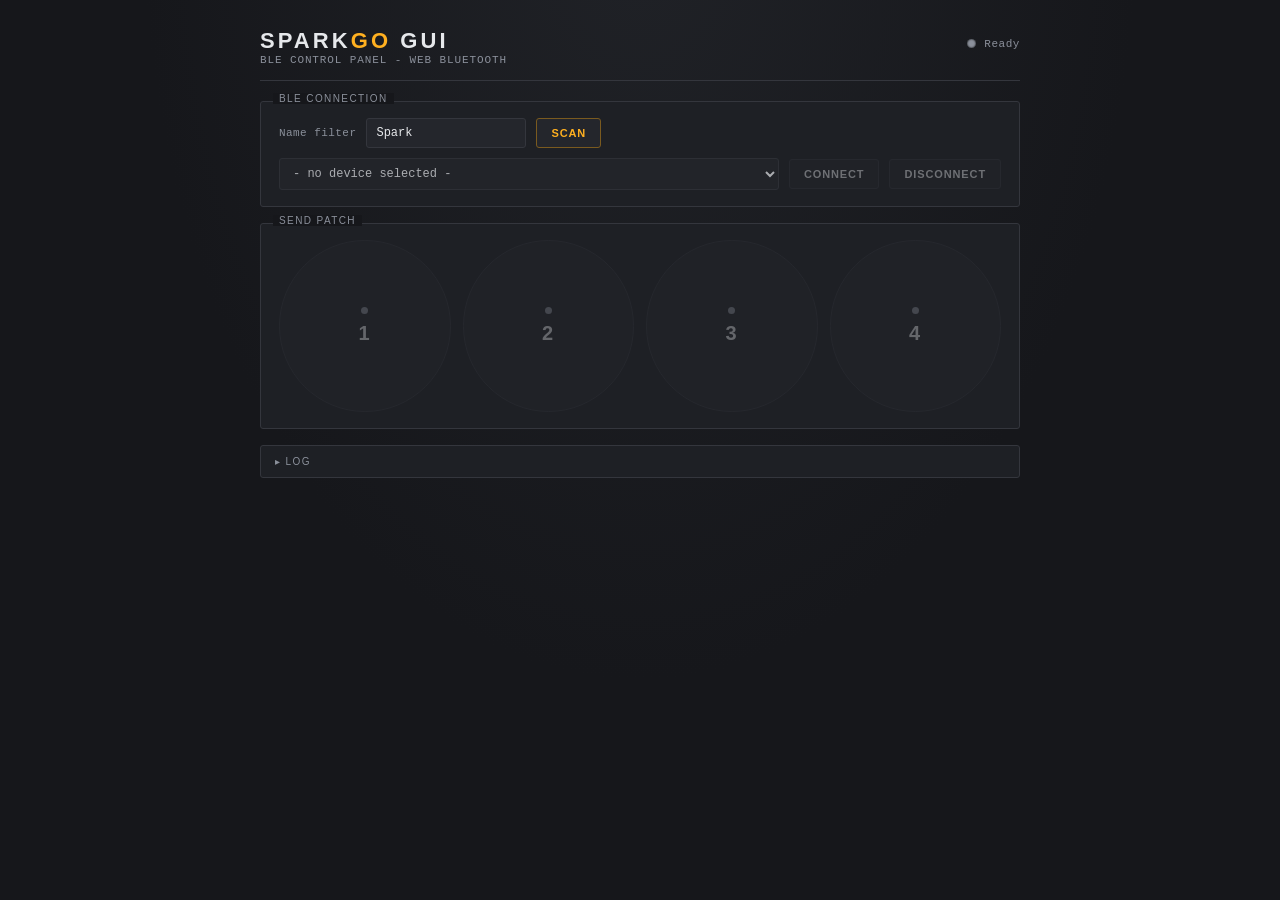
==== web/index.html @ 18ea6557 "Start a minimal baseline: patch switching only Fresh history, replacing the previous exploratory one" ====
<!DOCTYPE html>
<html lang="en">
<head>
<meta charset="UTF-8">
<meta name="viewport" content="width=device-width, initial-scale=1.0">
<title>Spark GO GUI</title>
<style>
  :root{
    --font-display: "Arial Narrow", "Helvetica Neue Condensed", "Segoe UI Semibold", Arial, sans-serif;
    --font-mono: ui-monospace, "SF Mono", "Cascadia Code", "Consolas", "Liberation Mono", Menlo, monospace;
    --bg: #16171b;
    --panel: #1e2025;
    --panel-raised: #24262c;
    --line: #34363d;
    --text: #e6e8eb;
    --muted: #8b909b;
    --amber: #ffb020;
    --amber-dim: #7a5a1f;
    --red: #ef5b5b;
    --green: #6fcf7a;
    --radius: 3px;
  }
  *{ box-sizing: border-box; }
  body{
    margin:0;
    background: radial-gradient(ellipse at 50% -10%, #202227 0%, var(--bg) 55%);
    color: var(--text);
    font-family: var(--font-mono);
    min-height:100vh;
    padding: 28px 16px 60px;
  }
  .rack{ max-width: 760px; margin: 0 auto; }
  header{
    display:flex; align-items:baseline; justify-content:space-between;
    border-bottom: 1px solid var(--line); padding-bottom: 14px; margin-bottom: 20px;
  }
  h1{
    font-family: var(--font-display); font-weight:700; font-size: 22px;
    letter-spacing: 0.14em; text-transform: uppercase; margin:0; color: var(--text);
  }
  h1 span{ color: var(--amber); }
  .subtitle{ font-size: 11px; color: var(--muted); letter-spacing: 0.08em; text-transform: uppercase; }
  .led-row{ display:flex; align-items:center; gap:8px; }
  .led{ width:9px; height:9px; border-radius:50%; background: var(--muted); box-shadow: inset 0 0 2px #000; }
  .led.on{ background: var(--green); box-shadow: 0 0 8px var(--green), inset 0 0 2px #033; }
  .led.err{ background: var(--red); box-shadow: 0 0 8px var(--red); }
  .led.busy{ background: var(--amber); box-shadow: 0 0 8px var(--amber); animation: pulse 1s infinite; }
  @keyframes pulse{ 50%{ opacity:.35; } }
  .status-text{ font-size: 11px; color: var(--muted); letter-spacing:0.05em; }

  .panel{
    background: var(--panel); border: 1px solid var(--line); border-radius: var(--radius);
    padding: 16px 18px; margin-bottom: 16px; position: relative;
  }
  .panel::before{
    content: attr(data-label); position:absolute; top:-9px; left:12px;
    background: var(--bg); padding: 0 6px; font-family: var(--font-display);
    font-size: 10px; letter-spacing: 0.14em; text-transform: uppercase; color: var(--muted);
  }

  .row{ display:flex; gap:10px; flex-wrap:wrap; align-items:center; margin-bottom:10px; }
  .row:last-child{ margin-bottom:0; }
  label{ font-size:11px; color:var(--muted); letter-spacing:0.04em; white-space:nowrap; }
  input[type=text]{
    background: var(--panel-raised); border: 1px solid var(--line); color: var(--text);
    font-family: var(--font-mono); font-size: 12px; padding: 7px 9px; border-radius: var(--radius); outline:none;
  }
  input[type=text]:focus{ border-color: var(--amber-dim); }
  input.filter{ width: 160px; }

  button{
    background: var(--panel-raised); border: 1px solid var(--line); color: var(--text);
    font-family: var(--font-display); font-weight:600; font-size: 11px; letter-spacing: 0.08em;
    text-transform: uppercase; padding: 8px 14px; border-radius: var(--radius); cursor: pointer;
    transition: border-color .15s, color .15s;
  }
  button:hover:not(:disabled){ border-color: var(--amber-dim); color: var(--amber); }
  button:active:not(:disabled){ transform: translateY(1px); }
  button:disabled{ opacity:.4; cursor:not-allowed; }
  button.primary{ border-color: var(--amber-dim); color: var(--amber); }
  button.danger:hover:not(:disabled){ border-color: #7a2c2c; color: var(--red); }

  select{
    background: var(--panel-raised); border: 1px solid var(--line); color: var(--text);
    font-family: var(--font-mono); font-size: 12px; padding: 7px 9px; border-radius: var(--radius);
    flex: 1; min-width: 200px;
  }

  .footswitches{ display:flex; gap:12px; }
  .fsw{
    flex:1; display:flex; flex-direction:column; align-items:center; gap:8px;
    background: var(--panel-raised); border: 1px solid var(--line); border-radius: 50%;
    aspect-ratio: 1; justify-content:center; cursor:pointer; font-family: var(--font-display);
    font-weight:700; font-size: 20px; color: var(--text); transition: box-shadow .1s, border-color .1s;
  }
  .fsw:hover:not(:disabled){ border-color: var(--amber-dim); }
  .fsw:active:not(:disabled){ box-shadow: 0 0 0 3px var(--amber-dim) inset; }
  .fsw:disabled{ opacity:.35; cursor:not-allowed; }
  .fsw .dot{ width:7px; height:7px; border-radius:50%; background: var(--muted); }
  .fsw.flash .dot{ background: var(--amber); box-shadow: 0 0 8px var(--amber); }

  .log-panel{
    background: var(--panel); border: 1px solid var(--line); border-radius: var(--radius);
    margin-bottom: 16px;
  }
  .log-panel summary{
    cursor: pointer; padding: 10px 14px; font-family: var(--font-display);
    font-size: 10px; letter-spacing: 0.14em; text-transform: uppercase;
    color: var(--muted); outline: none; list-style: none;
  }
  .log-panel summary::-webkit-details-marker{ display: none; }
  .log-panel summary::before{ content: "\25b8  "; }
  .log-panel[open] summary::before{ content: "\25be  "; }
  .log-panel[open] summary{ border-bottom: 1px solid var(--line); }
  #log{
    background: #101114; margin: 12px 14px 14px; border: 1px solid var(--line); border-radius: var(--radius);
    height: 260px; overflow-y: auto; padding: 10px 12px; font-size: 11.5px;
    line-height: 1.6; white-space: pre-wrap; word-break: break-all;
  }
  .l-tx{ color: var(--amber); }
  .l-rx{ color: var(--muted); }
  .l-err{ color: var(--red); }
  .l-info{ color: var(--muted); }

  a{ color: var(--amber); }
</style>
</head>
<body>
<div class="rack">

  <header>
    <div>
      <h1>Spark<span>GO</span> GUI</h1>
      <div class="subtitle">BLE control panel - Web Bluetooth</div>
    </div>
    <div class="led-row">
      <div class="led" id="statusLed"></div>
      <div class="status-text" id="statusText">Ready</div>
    </div>
  </header>

  <div class="panel" data-label="BLE connection">
    <div class="row">
      <label>Name filter</label>
      <input type="text" id="nameFilter" class="filter" value="Spark">
      <button id="btnScan" class="primary">Scan</button>
    </div>
    <div class="row">
      <select id="deviceSelect" disabled>
        <option value="">- no device selected -</option>
      </select>
      <button id="btnConnect" disabled>Connect</button>
      <button id="btnDisconnect" class="danger" disabled>Disconnect</button>
    </div>
  </div>

  <div class="panel" data-label="Send patch">
    <div class="footswitches">
      <button class="fsw" data-patch="1" disabled><span class="dot"></span>1</button>
      <button class="fsw" data-patch="2" disabled><span class="dot"></span>2</button>
      <button class="fsw" data-patch="3" disabled><span class="dot"></span>3</button>
      <button class="fsw" data-patch="4" disabled><span class="dot"></span>4</button>
    </div>
  </div>

  <details class="log-panel">
    <summary>Log</summary>
    <div id="log"></div>
  </details>

</div>

<script>
"use strict";

// ---- Spark GO GATT profile ----
const SERVICE_UUID = "0000ffc0-0000-1000-8000-00805f9b34fb";
const WRITE_CHAR_UUID = "0000ffc1-0000-1000-8000-00805f9b34fb";  // write / write-without-response / read
const NOTIFY_CHAR_UUID = "0000ffc2-0000-1000-8000-00805f9b34fb"; // notify / read

// ---- Protocol ----
const PRESET_HEADER = new Uint8Array([0x01,0xFE,0x00,0x00,0x53,0xFE,0x1A,0x00,0x00,0x00,0x00,0x00,0x00,0x00,0x00,0x00]);
let seq = 0x20;

function buildPatchPayload(patchNumber){
  if (![1,2,3,4].includes(patchNumber)) throw new Error("patchNumber must be 1..4");
  const patchId = patchNumber - 1;
  const inner = new Uint8Array([0xF0, 0x01, seq & 0xFF, patchId, 0x01, 0x38, 0x00, 0x00, patchId, 0xF7]);
  seq = (seq + 1) & 0xFF;
  const payload = new Uint8Array(PRESET_HEADER.length + inner.length);
  payload.set(PRESET_HEADER, 0);
  payload.set(inner, PRESET_HEADER.length);
  return payload;
}

function fmtHex(bytes){
  return Array.from(bytes).map(b => b.toString(16).toUpperCase().padStart(2,"0")).join(" ");
}

// ---- UI state ----
const els = {
  statusLed: document.getElementById("statusLed"),
  statusText: document.getElementById("statusText"),
  nameFilter: document.getElementById("nameFilter"),
  btnScan: document.getElementById("btnScan"),
  deviceSelect: document.getElementById("deviceSelect"),
  btnConnect: document.getElementById("btnConnect"),
  btnDisconnect: document.getElementById("btnDisconnect"),
  log: document.getElementById("log"),
  patchButtons: Array.from(document.querySelectorAll(".fsw")),
};

let currentDevice = null;
let gattServer = null;
let writeChar = null;
let notifyChar = null;

function log(text, cls){
  const line = document.createElement("div");
  if (cls) line.className = cls;
  line.textContent = text;
  els.log.appendChild(line);
  els.log.scrollTop = els.log.scrollHeight;
}

function setStatus(text, mode){
  els.statusText.textContent = text;
  els.statusLed.className = "led" + (mode ? " " + mode : "");
}

function setConnectedUi(connected){
  els.btnConnect.disabled = connected || !els.deviceSelect.value;
  els.btnDisconnect.disabled = !connected;
  els.patchButtons.forEach(b => b.disabled = !connected);
}

// ---- Scan ----
els.btnScan.addEventListener("click", async () => {
  if (!navigator.bluetooth){
    log("Web Bluetooth is not available in this browser (use Chrome/Edge on desktop or Android, over HTTPS).", "l-err");
    setStatus("Not supported", "err");
    return;
  }
  const namePrefix = els.nameFilter.value.trim();

  try{
    setStatus("Selecting device...", "busy");
    log("Opening Bluetooth device picker...", "l-info");

    const filters = namePrefix ? [{ namePrefix }] : undefined;
    const device = await navigator.bluetooth.requestDevice(filters
      ? { filters, optionalServices: [SERVICE_UUID] }
      : { acceptAllDevices: true, optionalServices: [SERVICE_UUID] }
    );

    currentDevice = device;
    els.deviceSelect.innerHTML = "";
    const opt = document.createElement("option");
    opt.value = device.id;
    opt.textContent = device.name || "(unnamed)";
    els.deviceSelect.appendChild(opt);
    els.deviceSelect.disabled = false;
    els.deviceSelect.value = device.id;
    els.btnConnect.disabled = false;

    log(`Selected: ${device.name || "(unnamed)"} [${device.id}]`, "l-info");
    setStatus("Ready", null);
  } catch(e){
    if (e.name === "NotFoundError"){
      log("Selection cancelled.", "l-info");
      setStatus("Ready", null);
    } else {
      log(`Device selection error: ${e.name}: ${e.message}`, "l-err");
      setStatus("Error", "err");
    }
  }
});

// ---- Connect ----
async function connectToDevice(device){
  try{
    setStatus(`Connecting to ${device.name}...`, "busy");
    log(`Connecting to ${device.name}...`, "l-info");

    device.addEventListener("gattserverdisconnected", onDisconnected);
    gattServer = await device.gatt.connect();

    const service = await gattServer.getPrimaryService(SERVICE_UUID);
    writeChar = await service.getCharacteristic(WRITE_CHAR_UUID);
    notifyChar = await service.getCharacteristic(NOTIFY_CHAR_UUID);

    await notifyChar.startNotifications();
    notifyChar.addEventListener("characteristicvaluechanged", (ev) => {
      const raw = new Uint8Array(ev.target.value.buffer);
      log(`RX: ${fmtHex(raw)}`, "l-rx");
    });

    log(`Connected to ${device.name}`, "l-info");
    setStatus("Connected", "on");
    setConnectedUi(true);
  } catch(e){
    log(`Connection error: ${e.name}: ${e.message}`, "l-err");
    setStatus("Error", "err");
    setConnectedUi(false);
  }
}

els.btnConnect.addEventListener("click", () => {
  if (!currentDevice) return;
  connectToDevice(currentDevice);
});

// ---- Disconnect ----
els.btnDisconnect.addEventListener("click", () => {
  if (currentDevice && currentDevice.gatt.connected){
    currentDevice.gatt.disconnect();
  }
});

function onDisconnected(){
  writeChar = null;
  notifyChar = null;
  log("Disconnected.", "l-info");
  setStatus("Disconnected", null);
  setConnectedUi(false);
}

// ---- Send patch ----
els.patchButtons.forEach(btn => {
  btn.addEventListener("click", async () => {
    const n = parseInt(btn.dataset.patch, 10);
    if (!writeChar){
      log("Not connected.", "l-err");
      return;
    }
    try{
      const payload = buildPatchPayload(n);
      if (writeChar.properties.writeWithoutResponse){
        await writeChar.writeValueWithoutResponse(payload);
      } else {
        await writeChar.writeValue(payload);
      }
      log(`TX (patch ${n}): ${fmtHex(payload)}`, "l-tx");
      btn.classList.add("flash");
      setTimeout(() => btn.classList.remove("flash"), 180);
    } catch(e){
      log(`Send patch ${n} failed: ${e.name}: ${e.message}`, "l-err");
    }
  });
});

setConnectedUi(false);

// ---- Auto-reconnect on load ----
// Web Bluetooth can never auto-open the device picker (navigator.bluetooth.requestDevice
// always requires a fresh user gesture, by design - no way around that). But if the user
// has already granted access to a device at least once before (via Scan), Chrome remembers
// it and navigator.bluetooth.getDevices() can return it without a new prompt, letting us
// reconnect automatically. Support for getDevices() varies by browser/version.
(async () => {
  if (!navigator.bluetooth || !navigator.bluetooth.getDevices){
    log("Waiting for scan. (Auto-reconnect needs a browser that supports navigator.bluetooth.getDevices - use the Scan button.)", "l-info");
    return;
  }
  try{
    const known = await navigator.bluetooth.getDevices();
    if (known.length === 1){
      const device = known[0];
      currentDevice = device;
      els.deviceSelect.innerHTML = "";
      const opt = document.createElement("option");
      opt.value = device.id;
      opt.textContent = device.name || "(unnamed)";
      els.deviceSelect.appendChild(opt);
      els.deviceSelect.disabled = false;
      els.deviceSelect.value = device.id;
      els.btnConnect.disabled = false;
      log(`Remembered device found: ${device.name || "(unnamed)"} - auto-connecting...`, "l-info");
      await connectToDevice(device);
    } else if (known.length > 1){
      log(`${known.length} remembered devices found - pick one manually via Scan.`, "l-info");
    } else {
      log("Waiting for scan.", "l-info");
    }
  } catch(e){
    log("Waiting for scan.", "l-info");
  }
})();
</script>
</body>
</html>
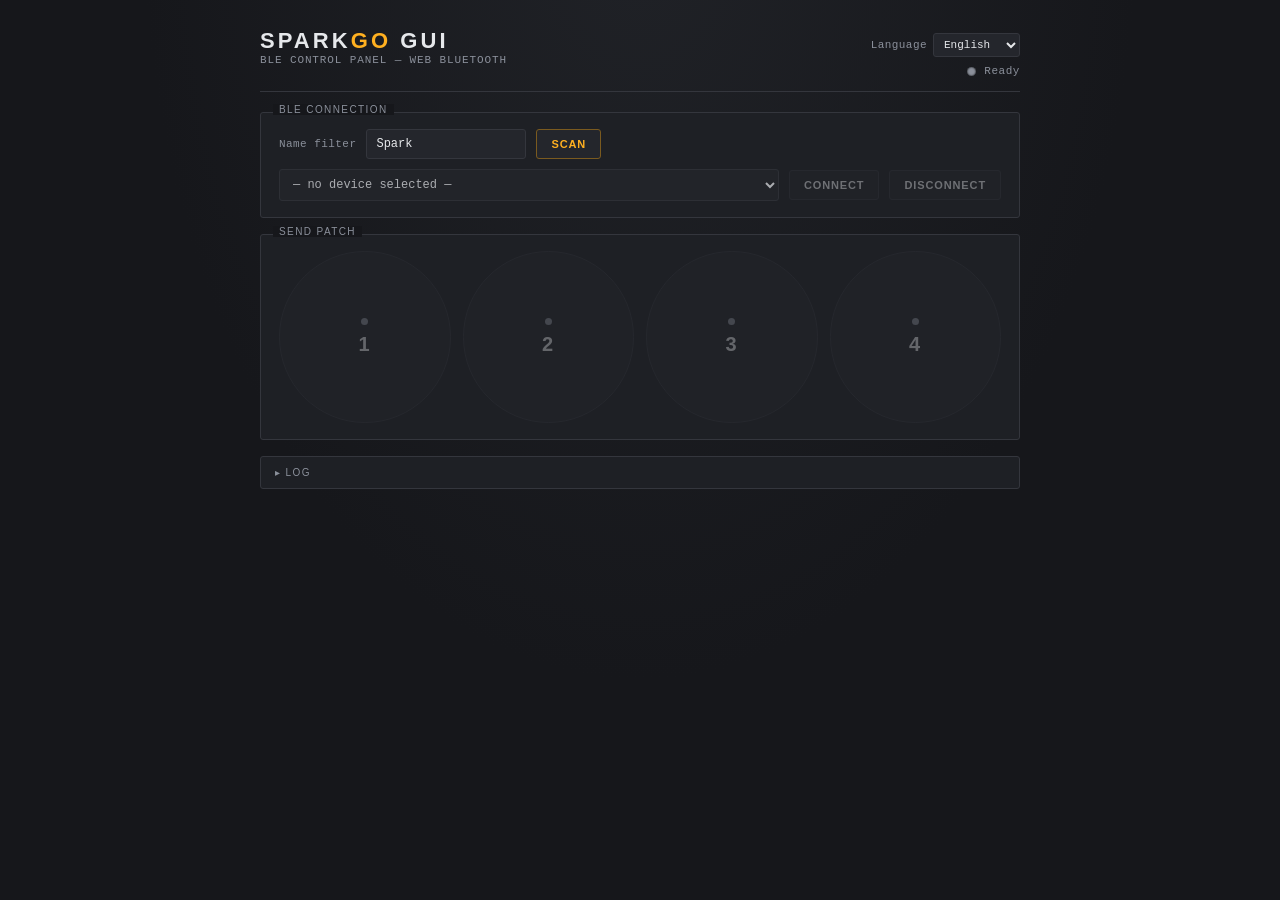
==== commit f1ceae1f: "Split desktop/web clients into concern-based modules, add i18n with language selector Desktop: separ" ====
--- a/web/index.html
+++ b/web/index.html
@@ -4,126 +4,7 @@
 <meta charset="UTF-8">
 <meta name="viewport" content="width=device-width, initial-scale=1.0">
 <title>Spark GO GUI</title>
-<style>
-  :root{
-    --font-display: "Arial Narrow", "Helvetica Neue Condensed", "Segoe UI Semibold", Arial, sans-serif;
-    --font-mono: ui-monospace, "SF Mono", "Cascadia Code", "Consolas", "Liberation Mono", Menlo, monospace;
-    --bg: #16171b;
-    --panel: #1e2025;
-    --panel-raised: #24262c;
-    --line: #34363d;
-    --text: #e6e8eb;
-    --muted: #8b909b;
-    --amber: #ffb020;
-    --amber-dim: #7a5a1f;
-    --red: #ef5b5b;
-    --green: #6fcf7a;
-    --radius: 3px;
-  }
-  *{ box-sizing: border-box; }
-  body{
-    margin:0;
-    background: radial-gradient(ellipse at 50% -10%, #202227 0%, var(--bg) 55%);
-    color: var(--text);
-    font-family: var(--font-mono);
-    min-height:100vh;
-    padding: 28px 16px 60px;
-  }
-  .rack{ max-width: 760px; margin: 0 auto; }
-  header{
-    display:flex; align-items:baseline; justify-content:space-between;
-    border-bottom: 1px solid var(--line); padding-bottom: 14px; margin-bottom: 20px;
-  }
-  h1{
-    font-family: var(--font-display); font-weight:700; font-size: 22px;
-    letter-spacing: 0.14em; text-transform: uppercase; margin:0; color: var(--text);
-  }
-  h1 span{ color: var(--amber); }
-  .subtitle{ font-size: 11px; color: var(--muted); letter-spacing: 0.08em; text-transform: uppercase; }
-  .led-row{ display:flex; align-items:center; gap:8px; }
-  .led{ width:9px; height:9px; border-radius:50%; background: var(--muted); box-shadow: inset 0 0 2px #000; }
-  .led.on{ background: var(--green); box-shadow: 0 0 8px var(--green), inset 0 0 2px #033; }
-  .led.err{ background: var(--red); box-shadow: 0 0 8px var(--red); }
-  .led.busy{ background: var(--amber); box-shadow: 0 0 8px var(--amber); animation: pulse 1s infinite; }
-  @keyframes pulse{ 50%{ opacity:.35; } }
-  .status-text{ font-size: 11px; color: var(--muted); letter-spacing:0.05em; }
-
-  .panel{
-    background: var(--panel); border: 1px solid var(--line); border-radius: var(--radius);
-    padding: 16px 18px; margin-bottom: 16px; position: relative;
-  }
-  .panel::before{
-    content: attr(data-label); position:absolute; top:-9px; left:12px;
-    background: var(--bg); padding: 0 6px; font-family: var(--font-display);
-    font-size: 10px; letter-spacing: 0.14em; text-transform: uppercase; color: var(--muted);
-  }
-
-  .row{ display:flex; gap:10px; flex-wrap:wrap; align-items:center; margin-bottom:10px; }
-  .row:last-child{ margin-bottom:0; }
-  label{ font-size:11px; color:var(--muted); letter-spacing:0.04em; white-space:nowrap; }
-  input[type=text]{
-    background: var(--panel-raised); border: 1px solid var(--line); color: var(--text);
-    font-family: var(--font-mono); font-size: 12px; padding: 7px 9px; border-radius: var(--radius); outline:none;
-  }
-  input[type=text]:focus{ border-color: var(--amber-dim); }
-  input.filter{ width: 160px; }
-
-  button{
-    background: var(--panel-raised); border: 1px solid var(--line); color: var(--text);
-    font-family: var(--font-display); font-weight:600; font-size: 11px; letter-spacing: 0.08em;
-    text-transform: uppercase; padding: 8px 14px; border-radius: var(--radius); cursor: pointer;
-    transition: border-color .15s, color .15s;
-  }
-  button:hover:not(:disabled){ border-color: var(--amber-dim); color: var(--amber); }
-  button:active:not(:disabled){ transform: translateY(1px); }
-  button:disabled{ opacity:.4; cursor:not-allowed; }
-  button.primary{ border-color: var(--amber-dim); color: var(--amber); }
-  button.danger:hover:not(:disabled){ border-color: #7a2c2c; color: var(--red); }
-
-  select{
-    background: var(--panel-raised); border: 1px solid var(--line); color: var(--text);
-    font-family: var(--font-mono); font-size: 12px; padding: 7px 9px; border-radius: var(--radius);
-    flex: 1; min-width: 200px;
-  }
-
-  .footswitches{ display:flex; gap:12px; }
-  .fsw{
-    flex:1; display:flex; flex-direction:column; align-items:center; gap:8px;
-    background: var(--panel-raised); border: 1px solid var(--line); border-radius: 50%;
-    aspect-ratio: 1; justify-content:center; cursor:pointer; font-family: var(--font-display);
-    font-weight:700; font-size: 20px; color: var(--text); transition: box-shadow .1s, border-color .1s;
-  }
-  .fsw:hover:not(:disabled){ border-color: var(--amber-dim); }
-  .fsw:active:not(:disabled){ box-shadow: 0 0 0 3px var(--amber-dim) inset; }
-  .fsw:disabled{ opacity:.35; cursor:not-allowed; }
-  .fsw .dot{ width:7px; height:7px; border-radius:50%; background: var(--muted); }
-  .fsw.flash .dot{ background: var(--amber); box-shadow: 0 0 8px var(--amber); }
-
-  .log-panel{
-    background: var(--panel); border: 1px solid var(--line); border-radius: var(--radius);
-    margin-bottom: 16px;
-  }
-  .log-panel summary{
-    cursor: pointer; padding: 10px 14px; font-family: var(--font-display);
-    font-size: 10px; letter-spacing: 0.14em; text-transform: uppercase;
-    color: var(--muted); outline: none; list-style: none;
-  }
-  .log-panel summary::-webkit-details-marker{ display: none; }
-  .log-panel summary::before{ content: "\25b8  "; }
-  .log-panel[open] summary::before{ content: "\25be  "; }
-  .log-panel[open] summary{ border-bottom: 1px solid var(--line); }
-  #log{
-    background: #101114; margin: 12px 14px 14px; border: 1px solid var(--line); border-radius: var(--radius);
-    height: 260px; overflow-y: auto; padding: 10px 12px; font-size: 11.5px;
-    line-height: 1.6; white-space: pre-wrap; word-break: break-all;
-  }
-  .l-tx{ color: var(--amber); }
-  .l-rx{ color: var(--muted); }
-  .l-err{ color: var(--red); }
-  .l-info{ color: var(--muted); }
-
-  a{ color: var(--amber); }
-</style>
+<link rel="stylesheet" href="css/style.css">
 </head>
 <body>
 <div class="rack">
@@ -131,30 +12,39 @@
   <header>
     <div>
       <h1>Spark<span>GO</span> GUI</h1>
-      <div class="subtitle">BLE control panel - Web Bluetooth</div>
+      <div class="subtitle" data-i18n="subtitle">BLE control panel - Web Bluetooth</div>
     </div>
-    <div class="led-row">
-      <div class="led" id="statusLed"></div>
-      <div class="status-text" id="statusText">Ready</div>
+    <div class="header-right">
+      <div class="lang-row">
+        <label for="langSelect" data-i18n="label_language">Language</label>
+        <select id="langSelect">
+          <option value="en">English</option>
+          <option value="it">Italiano</option>
+        </select>
+      </div>
+      <div class="led-row">
+        <div class="led" id="statusLed"></div>
+        <div class="status-text" id="statusText">Ready</div>
+      </div>
     </div>
   </header>
 
-  <div class="panel" data-label="BLE connection">
+  <div class="panel" data-label="BLE connection" data-i18n-label="panel_connection">
     <div class="row">
-      <label>Name filter</label>
+      <label data-i18n="label_name_filter">Name filter</label>
       <input type="text" id="nameFilter" class="filter" value="Spark">
-      <button id="btnScan" class="primary">Scan</button>
+      <button id="btnScan" class="primary" data-i18n="btn_scan">Scan</button>
     </div>
     <div class="row">
       <select id="deviceSelect" disabled>
-        <option value="">- no device selected -</option>
+        <option value="" data-i18n="option_no_device">- no device selected -</option>
       </select>
-      <button id="btnConnect" disabled>Connect</button>
-      <button id="btnDisconnect" class="danger" disabled>Disconnect</button>
+      <button id="btnConnect" disabled data-i18n="btn_connect">Connect</button>
+      <button id="btnDisconnect" class="danger" disabled data-i18n="btn_disconnect">Disconnect</button>
     </div>
   </div>
 
-  <div class="panel" data-label="Send patch">
+  <div class="panel" data-label="Send patch" data-i18n-label="panel_send_patch">
     <div class="footswitches">
       <button class="fsw" data-patch="1" disabled><span class="dot"></span>1</button>
       <button class="fsw" data-patch="2" disabled><span class="dot"></span>2</button>
@@ -164,228 +54,14 @@
   </div>
 
   <details class="log-panel">
-    <summary>Log</summary>
+    <summary data-i18n="log_title">Log</summary>
     <div id="log"></div>
   </details>
 
 </div>
 
-<script>
-"use strict";
-
-// ---- Spark GO GATT profile ----
-const SERVICE_UUID = "0000ffc0-0000-1000-8000-00805f9b34fb";
-const WRITE_CHAR_UUID = "0000ffc1-0000-1000-8000-00805f9b34fb";  // write / write-without-response / read
-const NOTIFY_CHAR_UUID = "0000ffc2-0000-1000-8000-00805f9b34fb"; // notify / read
-
-// ---- Protocol ----
-const PRESET_HEADER = new Uint8Array([0x01,0xFE,0x00,0x00,0x53,0xFE,0x1A,0x00,0x00,0x00,0x00,0x00,0x00,0x00,0x00,0x00]);
-let seq = 0x20;
-
-function buildPatchPayload(patchNumber){
-  if (![1,2,3,4].includes(patchNumber)) throw new Error("patchNumber must be 1..4");
-  const patchId = patchNumber - 1;
-  const inner = new Uint8Array([0xF0, 0x01, seq & 0xFF, patchId, 0x01, 0x38, 0x00, 0x00, patchId, 0xF7]);
-  seq = (seq + 1) & 0xFF;
-  const payload = new Uint8Array(PRESET_HEADER.length + inner.length);
-  payload.set(PRESET_HEADER, 0);
-  payload.set(inner, PRESET_HEADER.length);
-  return payload;
-}
-
-function fmtHex(bytes){
-  return Array.from(bytes).map(b => b.toString(16).toUpperCase().padStart(2,"0")).join(" ");
-}
-
-// ---- UI state ----
-const els = {
-  statusLed: document.getElementById("statusLed"),
-  statusText: document.getElementById("statusText"),
-  nameFilter: document.getElementById("nameFilter"),
-  btnScan: document.getElementById("btnScan"),
-  deviceSelect: document.getElementById("deviceSelect"),
-  btnConnect: document.getElementById("btnConnect"),
-  btnDisconnect: document.getElementById("btnDisconnect"),
-  log: document.getElementById("log"),
-  patchButtons: Array.from(document.querySelectorAll(".fsw")),
-};
-
-let currentDevice = null;
-let gattServer = null;
-let writeChar = null;
-let notifyChar = null;
-
-function log(text, cls){
-  const line = document.createElement("div");
-  if (cls) line.className = cls;
-  line.textContent = text;
-  els.log.appendChild(line);
-  els.log.scrollTop = els.log.scrollHeight;
-}
-
-function setStatus(text, mode){
-  els.statusText.textContent = text;
-  els.statusLed.className = "led" + (mode ? " " + mode : "");
-}
-
-function setConnectedUi(connected){
-  els.btnConnect.disabled = connected || !els.deviceSelect.value;
-  els.btnDisconnect.disabled = !connected;
-  els.patchButtons.forEach(b => b.disabled = !connected);
-}
-
-// ---- Scan ----
-els.btnScan.addEventListener("click", async () => {
-  if (!navigator.bluetooth){
-    log("Web Bluetooth is not available in this browser (use Chrome/Edge on desktop or Android, over HTTPS).", "l-err");
-    setStatus("Not supported", "err");
-    return;
-  }
-  const namePrefix = els.nameFilter.value.trim();
-
-  try{
-    setStatus("Selecting device...", "busy");
-    log("Opening Bluetooth device picker...", "l-info");
-
-    const filters = namePrefix ? [{ namePrefix }] : undefined;
-    const device = await navigator.bluetooth.requestDevice(filters
-      ? { filters, optionalServices: [SERVICE_UUID] }
-      : { acceptAllDevices: true, optionalServices: [SERVICE_UUID] }
-    );
-
-    currentDevice = device;
-    els.deviceSelect.innerHTML = "";
-    const opt = document.createElement("option");
-    opt.value = device.id;
-    opt.textContent = device.name || "(unnamed)";
-    els.deviceSelect.appendChild(opt);
-    els.deviceSelect.disabled = false;
-    els.deviceSelect.value = device.id;
-    els.btnConnect.disabled = false;
-
-    log(`Selected: ${device.name || "(unnamed)"} [${device.id}]`, "l-info");
-    setStatus("Ready", null);
-  } catch(e){
-    if (e.name === "NotFoundError"){
-      log("Selection cancelled.", "l-info");
-      setStatus("Ready", null);
-    } else {
-      log(`Device selection error: ${e.name}: ${e.message}`, "l-err");
-      setStatus("Error", "err");
-    }
-  }
-});
-
-// ---- Connect ----
-async function connectToDevice(device){
-  try{
-    setStatus(`Connecting to ${device.name}...`, "busy");
-    log(`Connecting to ${device.name}...`, "l-info");
-
-    device.addEventListener("gattserverdisconnected", onDisconnected);
-    gattServer = await device.gatt.connect();
-
-    const service = await gattServer.getPrimaryService(SERVICE_UUID);
-    writeChar = await service.getCharacteristic(WRITE_CHAR_UUID);
-    notifyChar = await service.getCharacteristic(NOTIFY_CHAR_UUID);
-
-    await notifyChar.startNotifications();
-    notifyChar.addEventListener("characteristicvaluechanged", (ev) => {
-      const raw = new Uint8Array(ev.target.value.buffer);
-      log(`RX: ${fmtHex(raw)}`, "l-rx");
-    });
-
-    log(`Connected to ${device.name}`, "l-info");
-    setStatus("Connected", "on");
-    setConnectedUi(true);
-  } catch(e){
-    log(`Connection error: ${e.name}: ${e.message}`, "l-err");
-    setStatus("Error", "err");
-    setConnectedUi(false);
-  }
-}
-
-els.btnConnect.addEventListener("click", () => {
-  if (!currentDevice) return;
-  connectToDevice(currentDevice);
-});
-
-// ---- Disconnect ----
-els.btnDisconnect.addEventListener("click", () => {
-  if (currentDevice && currentDevice.gatt.connected){
-    currentDevice.gatt.disconnect();
-  }
-});
-
-function onDisconnected(){
-  writeChar = null;
-  notifyChar = null;
-  log("Disconnected.", "l-info");
-  setStatus("Disconnected", null);
-  setConnectedUi(false);
-}
-
-// ---- Send patch ----
-els.patchButtons.forEach(btn => {
-  btn.addEventListener("click", async () => {
-    const n = parseInt(btn.dataset.patch, 10);
-    if (!writeChar){
-      log("Not connected.", "l-err");
-      return;
-    }
-    try{
-      const payload = buildPatchPayload(n);
-      if (writeChar.properties.writeWithoutResponse){
-        await writeChar.writeValueWithoutResponse(payload);
-      } else {
-        await writeChar.writeValue(payload);
-      }
-      log(`TX (patch ${n}): ${fmtHex(payload)}`, "l-tx");
-      btn.classList.add("flash");
-      setTimeout(() => btn.classList.remove("flash"), 180);
-    } catch(e){
-      log(`Send patch ${n} failed: ${e.name}: ${e.message}`, "l-err");
-    }
-  });
-});
-
-setConnectedUi(false);
-
-// ---- Auto-reconnect on load ----
-// Web Bluetooth can never auto-open the device picker (navigator.bluetooth.requestDevice
-// always requires a fresh user gesture, by design - no way around that). But if the user
-// has already granted access to a device at least once before (via Scan), Chrome remembers
-// it and navigator.bluetooth.getDevices() can return it without a new prompt, letting us
-// reconnect automatically. Support for getDevices() varies by browser/version.
-(async () => {
-  if (!navigator.bluetooth || !navigator.bluetooth.getDevices){
-    log("Waiting for scan. (Auto-reconnect needs a browser that supports navigator.bluetooth.getDevices - use the Scan button.)", "l-info");
-    return;
-  }
-  try{
-    const known = await navigator.bluetooth.getDevices();
-    if (known.length === 1){
-      const device = known[0];
-      currentDevice = device;
-      els.deviceSelect.innerHTML = "";
-      const opt = document.createElement("option");
-      opt.value = device.id;
-      opt.textContent = device.name || "(unnamed)";
-      els.deviceSelect.appendChild(opt);
-      els.deviceSelect.disabled = false;
-      els.deviceSelect.value = device.id;
-      els.btnConnect.disabled = false;
-      log(`Remembered device found: ${device.name || "(unnamed)"} - auto-connecting...`, "l-info");
-      await connectToDevice(device);
-    } else if (known.length > 1){
-      log(`${known.length} remembered devices found - pick one manually via Scan.`, "l-info");
-    } else {
-      log("Waiting for scan.", "l-info");
-    }
-  } catch(e){
-    log("Waiting for scan.", "l-info");
-  }
-})();
-</script>
+<script src="js/i18n.js"></script>
+<script src="js/protocol.js"></script>
+<script src="js/app.js"></script>
 </body>
 </html>
--- a/web/css/style.css
+++ b/web/css/style.css
@@ -0,0 +1,122 @@
+:root{
+  --font-display: "Arial Narrow", "Helvetica Neue Condensed", "Segoe UI Semibold", Arial, sans-serif;
+  --font-mono: ui-monospace, "SF Mono", "Cascadia Code", "Consolas", "Liberation Mono", Menlo, monospace;
+  --bg: #16171b;
+  --panel: #1e2025;
+  --panel-raised: #24262c;
+  --line: #34363d;
+  --text: #e6e8eb;
+  --muted: #8b909b;
+  --amber: #ffb020;
+  --amber-dim: #7a5a1f;
+  --red: #ef5b5b;
+  --green: #6fcf7a;
+  --radius: 3px;
+}
+*{ box-sizing: border-box; }
+body{
+  margin:0;
+  background: radial-gradient(ellipse at 50% -10%, #202227 0%, var(--bg) 55%);
+  color: var(--text);
+  font-family: var(--font-mono);
+  min-height:100vh;
+  padding: 28px 16px 60px;
+}
+.rack{ max-width: 760px; margin: 0 auto; }
+header{
+  display:flex; align-items:baseline; justify-content:space-between;
+  border-bottom: 1px solid var(--line); padding-bottom: 14px; margin-bottom: 20px;
+}
+h1{
+  font-family: var(--font-display); font-weight:700; font-size: 22px;
+  letter-spacing: 0.14em; text-transform: uppercase; margin:0; color: var(--text);
+}
+h1 span{ color: var(--amber); }
+.subtitle{ font-size: 11px; color: var(--muted); letter-spacing: 0.08em; text-transform: uppercase; }
+.led-row{ display:flex; align-items:center; gap:8px; }
+.led{ width:9px; height:9px; border-radius:50%; background: var(--muted); box-shadow: inset 0 0 2px #000; }
+.led.on{ background: var(--green); box-shadow: 0 0 8px var(--green), inset 0 0 2px #033; }
+.led.err{ background: var(--red); box-shadow: 0 0 8px var(--red); }
+.led.busy{ background: var(--amber); box-shadow: 0 0 8px var(--amber); animation: pulse 1s infinite; }
+@keyframes pulse{ 50%{ opacity:.35; } }
+.status-text{ font-size: 11px; color: var(--muted); letter-spacing:0.05em; }
+.header-right{ display:flex; flex-direction:column; align-items:flex-end; gap:8px; }
+.lang-row{ display:flex; align-items:center; gap:6px; }
+.lang-row label{ font-size:11px; color:var(--muted); letter-spacing:0.04em; }
+.lang-row select{ flex: none; min-width: 0; padding: 4px 6px; font-size: 11px; }
+
+.panel{
+  background: var(--panel); border: 1px solid var(--line); border-radius: var(--radius);
+  padding: 16px 18px; margin-bottom: 16px; position: relative;
+}
+.panel::before{
+  content: attr(data-label); position:absolute; top:-9px; left:12px;
+  background: var(--bg); padding: 0 6px; font-family: var(--font-display);
+  font-size: 10px; letter-spacing: 0.14em; text-transform: uppercase; color: var(--muted);
+}
+
+.row{ display:flex; gap:10px; flex-wrap:wrap; align-items:center; margin-bottom:10px; }
+.row:last-child{ margin-bottom:0; }
+label{ font-size:11px; color:var(--muted); letter-spacing:0.04em; white-space:nowrap; }
+input[type=text]{
+  background: var(--panel-raised); border: 1px solid var(--line); color: var(--text);
+  font-family: var(--font-mono); font-size: 12px; padding: 7px 9px; border-radius: var(--radius); outline:none;
+}
+input[type=text]:focus{ border-color: var(--amber-dim); }
+input.filter{ width: 160px; }
+
+button{
+  background: var(--panel-raised); border: 1px solid var(--line); color: var(--text);
+  font-family: var(--font-display); font-weight:600; font-size: 11px; letter-spacing: 0.08em;
+  text-transform: uppercase; padding: 8px 14px; border-radius: var(--radius); cursor: pointer;
+  transition: border-color .15s, color .15s;
+}
+button:hover:not(:disabled){ border-color: var(--amber-dim); color: var(--amber); }
+button:active:not(:disabled){ transform: translateY(1px); }
+button:disabled{ opacity:.4; cursor:not-allowed; }
+button.primary{ border-color: var(--amber-dim); color: var(--amber); }
+button.danger:hover:not(:disabled){ border-color: #7a2c2c; color: var(--red); }
+
+select{
+  background: var(--panel-raised); border: 1px solid var(--line); color: var(--text);
+  font-family: var(--font-mono); font-size: 12px; padding: 7px 9px; border-radius: var(--radius);
+  flex: 1; min-width: 200px;
+}
+
+.footswitches{ display:flex; gap:12px; }
+.fsw{
+  flex:1; display:flex; flex-direction:column; align-items:center; gap:8px;
+  background: var(--panel-raised); border: 1px solid var(--line); border-radius: 50%;
+  aspect-ratio: 1; justify-content:center; cursor:pointer; font-family: var(--font-display);
+  font-weight:700; font-size: 20px; color: var(--text); transition: box-shadow .1s, border-color .1s;
+}
+.fsw:hover:not(:disabled){ border-color: var(--amber-dim); }
+.fsw:active:not(:disabled){ box-shadow: 0 0 0 3px var(--amber-dim) inset; }
+.fsw:disabled{ opacity:.35; cursor:not-allowed; }
+.fsw .dot{ width:7px; height:7px; border-radius:50%; background: var(--muted); }
+.fsw.flash .dot{ background: var(--amber); box-shadow: 0 0 8px var(--amber); }
+
+.log-panel{
+  background: var(--panel); border: 1px solid var(--line); border-radius: var(--radius);
+  margin-bottom: 16px;
+}
+.log-panel summary{
+  cursor: pointer; padding: 10px 14px; font-family: var(--font-display);
+  font-size: 10px; letter-spacing: 0.14em; text-transform: uppercase;
+  color: var(--muted); outline: none; list-style: none;
+}
+.log-panel summary::-webkit-details-marker{ display: none; }
+.log-panel summary::before{ content: "\25b8  "; }
+.log-panel[open] summary::before{ content: "\25be  "; }
+.log-panel[open] summary{ border-bottom: 1px solid var(--line); }
+#log{
+  background: #101114; margin: 12px 14px 14px; border: 1px solid var(--line); border-radius: var(--radius);
+  height: 260px; overflow-y: auto; padding: 10px 12px; font-size: 11.5px;
+  line-height: 1.6; white-space: pre-wrap; word-break: break-all;
+}
+.l-tx{ color: var(--amber); }
+.l-rx{ color: var(--muted); }
+.l-err{ color: var(--red); }
+.l-info{ color: var(--muted); }
+
+a{ color: var(--amber); }
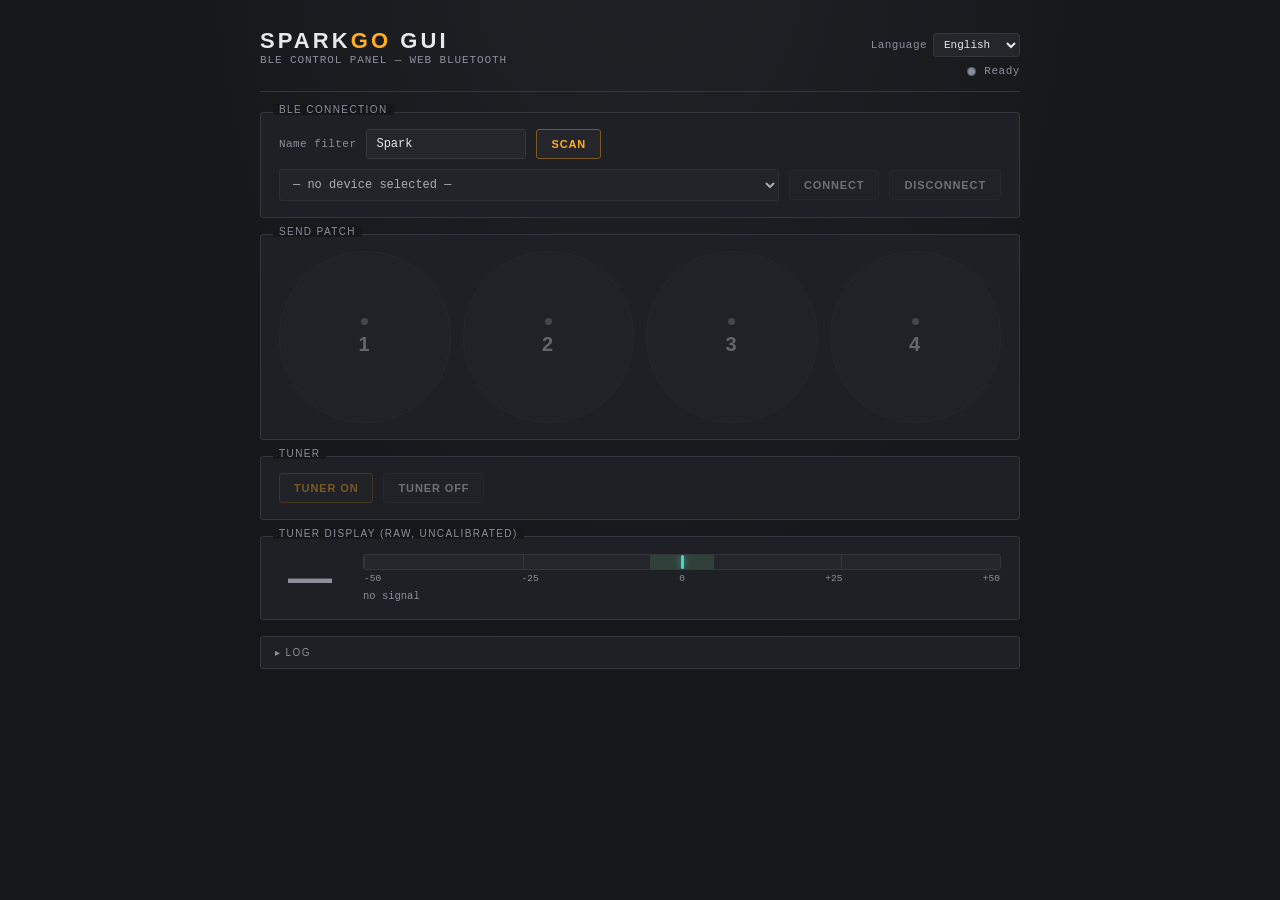
==== commit 5e92cbfe: "Add tuner ON/OFF and live note+cents display to both clients Wires up the tuner command family (shar" ====
--- a/web/index.html
+++ b/web/index.html
@@ -53,6 +53,34 @@
     </div>
   </div>
 
+  <div class="panel" data-label="Tuner" data-i18n-label="panel_tuner">
+    <div class="row">
+      <button id="btnTunerOn" class="primary" disabled data-i18n="btn_tuner_on">Tuner ON</button>
+      <button id="btnTunerOff" class="danger" disabled data-i18n="btn_tuner_off">Tuner OFF</button>
+    </div>
+  </div>
+
+  <div class="panel" data-label="Tuner display (raw, uncalibrated)" data-i18n-label="panel_tuner_display">
+    <div class="tuner-display">
+      <div class="tuner-note idle" id="tunerNote">&mdash;</div>
+      <div class="tuner-gauge">
+        <div class="tuner-bar">
+          <div class="zone"></div>
+          <div class="tick" style="left:0%"></div>
+          <div class="tick" style="left:25%"></div>
+          <div class="tick" style="left:50%"></div>
+          <div class="tick" style="left:75%"></div>
+          <div class="tick" style="left:100%"></div>
+          <div class="needle" id="tunerNeedle"></div>
+        </div>
+        <div class="tuner-scale">
+          <span>-50</span><span>-25</span><span>0</span><span>+25</span><span>+50</span>
+        </div>
+        <div class="tuner-raw" id="tunerRaw" data-i18n="tuner_no_signal">no signal</div>
+      </div>
+    </div>
+  </div>
+
   <details class="log-panel">
     <summary data-i18n="log_title">Log</summary>
     <div id="log"></div>
--- a/web/css/style.css
+++ b/web/css/style.css
@@ -11,6 +11,7 @@
   --amber-dim: #7a5a1f;
   --red: #ef5b5b;
   --green: #6fcf7a;
+  --teal: #4fd1c5;
   --radius: 3px;
 }
 *{ box-sizing: border-box; }
@@ -120,3 +121,59 @@
 .l-info{ color: var(--muted); }
 
 a{ color: var(--amber); }
+
+.tuner-display{ display:flex; align-items:center; gap:20px; }
+.tuner-note{
+  font-family: var(--font-display);
+  font-weight:700;
+  font-size: 44px;
+  letter-spacing: 0.05em;
+  color: var(--amber);
+  min-width: 64px;
+  text-align:center;
+}
+.tuner-note.idle{ color: var(--muted); }
+.tuner-gauge{ flex:1; }
+.tuner-bar{
+  position:relative;
+  height: 16px;
+  background: var(--panel-raised);
+  border: 1px solid var(--line);
+  border-radius: var(--radius);
+  overflow:hidden;
+}
+.tuner-bar .zone{
+  position:absolute;
+  top:0; bottom:0; left:45%;
+  width:10%;
+  background: rgba(111,207,122,0.16);
+}
+.tuner-bar .tick{
+  position:absolute;
+  top:0; bottom:0;
+  width:1px;
+  background: var(--line);
+}
+.tuner-bar .needle{
+  position:absolute;
+  top:0; bottom:0; left:50%;
+  width:3px;
+  margin-left:-1.5px;
+  border-radius:2px;
+  background: var(--teal);
+  box-shadow: 0 0 6px rgba(79,209,197,0.6);
+  transition: left .08s linear, background .1s linear;
+}
+.tuner-bar .needle.centered{ background: var(--green); box-shadow: 0 0 8px rgba(111,207,122,0.8); }
+.tuner-scale{
+  display:flex;
+  justify-content:space-between;
+  font-size: 9.5px;
+  color: var(--muted);
+  padding: 3px 1px 0;
+}
+.tuner-raw{
+  font-size: 10.5px;
+  color: var(--muted);
+  margin-top: 6px;
+}
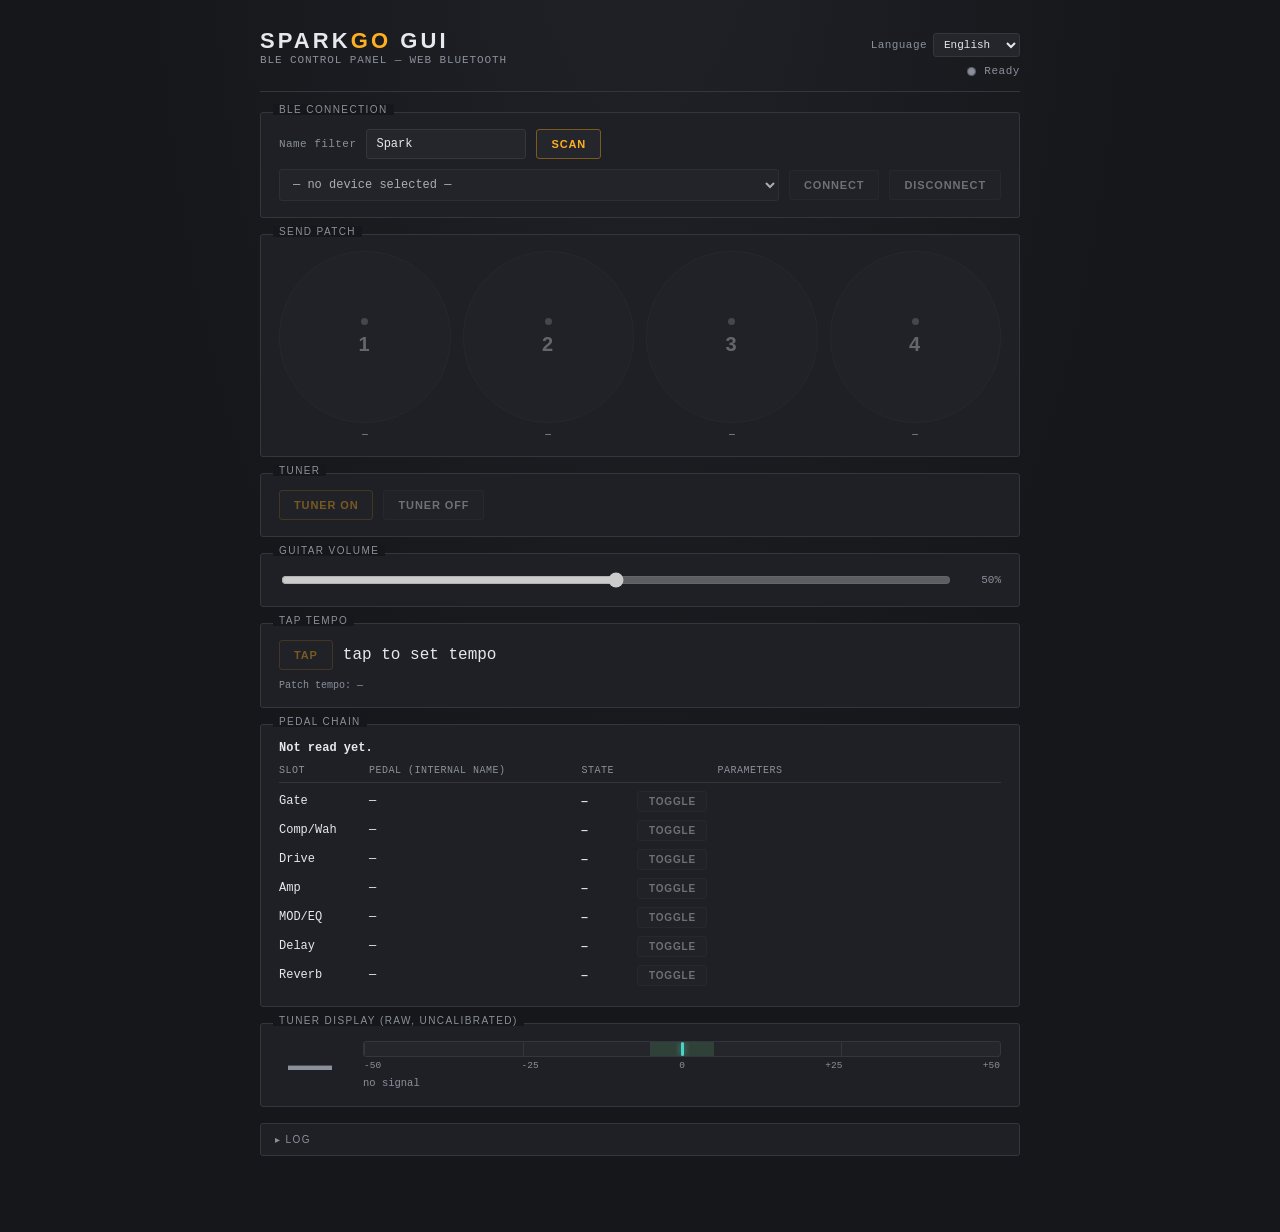
==== commit d6d1e94f: "Add individual effect toggling, pedal chain, Guitar Volume, and tap tempo Implements the feature/eff" ====
--- a/web/index.html
+++ b/web/index.html
@@ -46,10 +46,22 @@
 
   <div class="panel" data-label="Send patch" data-i18n-label="panel_send_patch">
     <div class="footswitches">
-      <button class="fsw" data-patch="1" disabled><span class="dot"></span>1</button>
-      <button class="fsw" data-patch="2" disabled><span class="dot"></span>2</button>
-      <button class="fsw" data-patch="3" disabled><span class="dot"></span>3</button>
-      <button class="fsw" data-patch="4" disabled><span class="dot"></span>4</button>
+      <div class="fsw-cell">
+        <button class="fsw" data-patch="1" disabled><span class="dot"></span>1</button>
+        <div class="fsw-name" id="patchName0">—</div>
+      </div>
+      <div class="fsw-cell">
+        <button class="fsw" data-patch="2" disabled><span class="dot"></span>2</button>
+        <div class="fsw-name" id="patchName1">—</div>
+      </div>
+      <div class="fsw-cell">
+        <button class="fsw" data-patch="3" disabled><span class="dot"></span>3</button>
+        <div class="fsw-name" id="patchName2">—</div>
+      </div>
+      <div class="fsw-cell">
+        <button class="fsw" data-patch="4" disabled><span class="dot"></span>4</button>
+        <div class="fsw-name" id="patchName3">—</div>
+      </div>
     </div>
   </div>
 
@@ -58,6 +70,33 @@
       <button id="btnTunerOn" class="primary" disabled data-i18n="btn_tuner_on">Tuner ON</button>
       <button id="btnTunerOff" class="danger" disabled data-i18n="btn_tuner_off">Tuner OFF</button>
     </div>
+  </div>
+
+  <div class="panel" data-label="Guitar volume" data-i18n-label="panel_mixer">
+    <div class="row mixer-row">
+      <input type="range" id="guitarVolume" min="0" max="1" step="0.01" value="0.5" disabled>
+      <span id="guitarVolumeLabel">50%</span>
+    </div>
+  </div>
+
+  <div class="panel" data-label="Tap tempo" data-i18n-label="panel_tap_tempo">
+    <div class="row">
+      <button id="btnTapTempo" class="primary" disabled data-i18n="btn_tap">TAP</button>
+      <span id="tapTempoDisplay" data-i18n="tap_tempo_none">tap to set tempo</span>
+    </div>
+    <div class="panel-note" id="patchBpmNote" data-i18n="patch_bpm_unknown">Patch tempo: —</div>
+  </div>
+
+  <div class="panel" data-label="Pedal chain" data-i18n-label="panel_chain">
+    <div class="chain-preset" id="chainPresetLabel" data-i18n="chain_none">Not read yet.</div>
+    <div class="chain-header-row">
+      <div data-i18n="chain_header_slot">Slot</div>
+      <div data-i18n="chain_header_pedal">Pedal (internal name)</div>
+      <div data-i18n="chain_header_state">State</div>
+      <div></div>
+      <div data-i18n="chain_header_params">Parameters</div>
+    </div>
+    <div id="chainRows"></div>
   </div>
 
   <div class="panel" data-label="Tuner display (raw, uncalibrated)" data-i18n-label="panel_tuner_display">
@@ -83,6 +122,10 @@
 
   <details class="log-panel">
     <summary data-i18n="log_title">Log</summary>
+    <div class="log-actions">
+      <button id="btnLogExport" data-i18n="log_export">Export</button>
+      <button id="btnLogClear" data-i18n="log_clear">Clear</button>
+    </div>
     <div id="log"></div>
   </details>
 
--- a/web/css/style.css
+++ b/web/css/style.css
@@ -84,9 +84,14 @@
   flex: 1; min-width: 200px;
 }
 
+.mixer-row input[type=range]{ flex: 1; accent-color: var(--amber); }
+.mixer-row span{ width: 38px; text-align: right; font-size: 11px; color: var(--muted); flex: none; }
+.panel-note{ font-size: 10px; color: var(--muted); margin-top: 10px; }
+
 .footswitches{ display:flex; gap:12px; }
+.fsw-cell{ flex:1; display:flex; flex-direction:column; align-items:center; gap:6px; min-width:0; }
 .fsw{
-  flex:1; display:flex; flex-direction:column; align-items:center; gap:8px;
+  width:100%; display:flex; flex-direction:column; align-items:center; gap:8px;
   background: var(--panel-raised); border: 1px solid var(--line); border-radius: 50%;
   aspect-ratio: 1; justify-content:center; cursor:pointer; font-family: var(--font-display);
   font-weight:700; font-size: 20px; color: var(--text); transition: box-shadow .1s, border-color .1s;
@@ -96,6 +101,10 @@
 .fsw:disabled{ opacity:.35; cursor:not-allowed; }
 .fsw .dot{ width:7px; height:7px; border-radius:50%; background: var(--muted); }
 .fsw.flash .dot{ background: var(--amber); box-shadow: 0 0 8px var(--amber); }
+.fsw-name{
+  font-size: 10px; color: var(--muted); text-align:center; white-space:nowrap;
+  overflow:hidden; text-overflow:ellipsis; max-width:100%;
+}
 
 .log-panel{
   background: var(--panel); border: 1px solid var(--line); border-radius: var(--radius);
@@ -110,6 +119,11 @@
 .log-panel summary::before{ content: "\25b8  "; }
 .log-panel[open] summary::before{ content: "\25be  "; }
 .log-panel[open] summary{ border-bottom: 1px solid var(--line); }
+.log-actions{
+  display: flex; justify-content: flex-end; gap: 6px;
+  padding: 10px 14px 0;
+}
+.log-actions button{ padding: 5px 10px; font-size: 10px; }
 #log{
   background: #101114; margin: 12px 14px 14px; border: 1px solid var(--line); border-radius: var(--radius);
   height: 260px; overflow-y: auto; padding: 10px 12px; font-size: 11.5px;
@@ -177,3 +191,45 @@
   color: var(--muted);
   margin-top: 6px;
 }
+
+.chain-preset{
+  font-size: 12px;
+  font-weight: 600;
+  margin-bottom: 10px;
+}
+.chain-header-row, .chain-row{
+  display: grid;
+  grid-template-columns: 80px 1fr 46px 70px 1.4fr;
+  gap: 10px;
+  align-items: center;
+}
+.chain-header-row{
+  font-size: 10px;
+  letter-spacing: 0.05em;
+  text-transform: uppercase;
+  color: var(--muted);
+  padding-bottom: 6px;
+  border-bottom: 1px solid var(--line);
+  margin-bottom: 4px;
+}
+.chain-row{
+  padding: 4px 0;
+  font-size: 12px;
+}
+.chain-row button{
+  padding: 4px 8px;
+  font-size: 10px;
+}
+.chain-state{
+  font-size: 10px;
+  font-weight: 700;
+  letter-spacing: 0.05em;
+}
+.chain-state.on{ color: var(--green); }
+.chain-state.off{ color: var(--muted); }
+.chain-params{
+  font-size: 10.5px;
+  color: var(--muted);
+  white-space: nowrap;
+  overflow-x: auto;
+}
